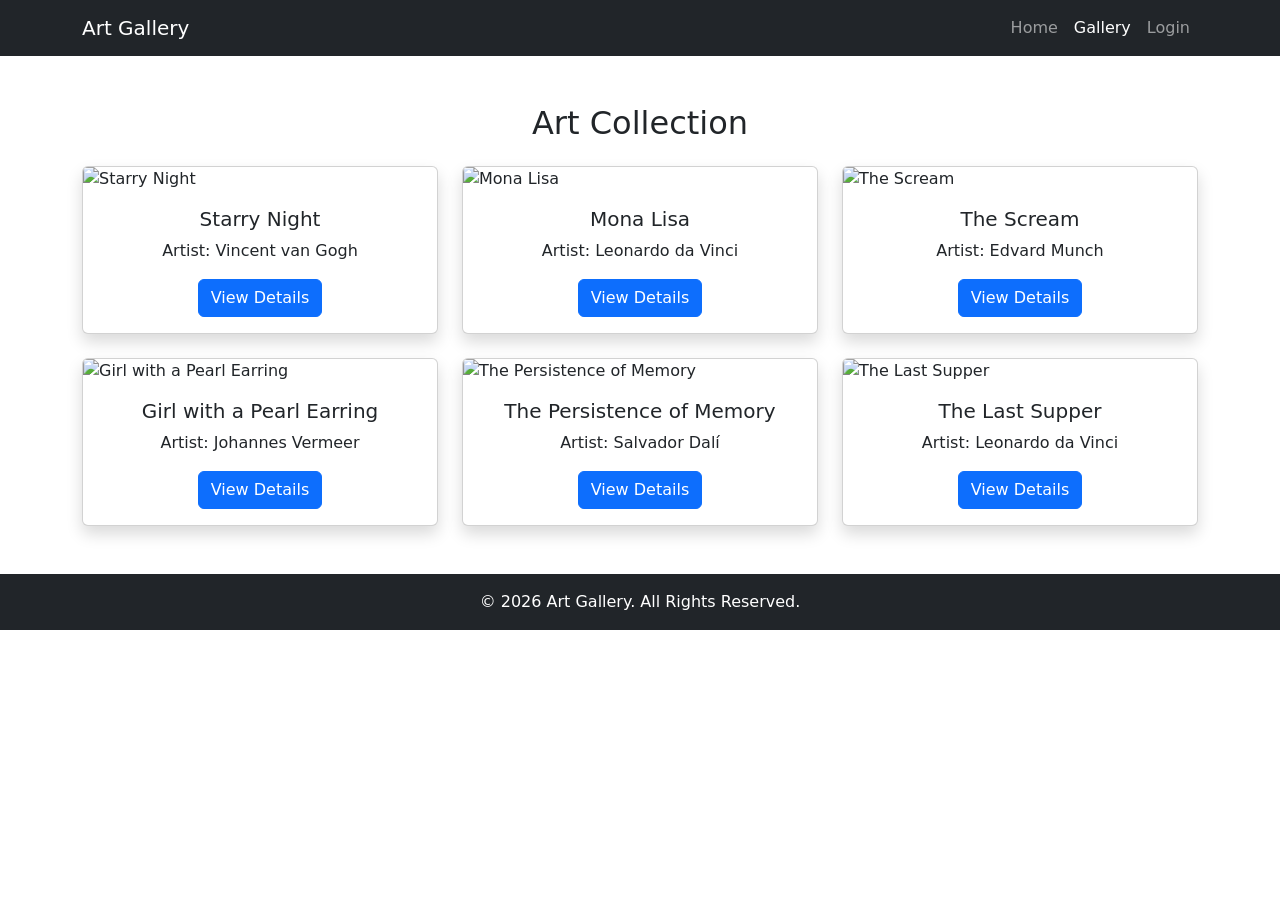
==== gallery.html @ 1103fb90 "Add files via upload" ====
<!DOCTYPE html>
<html lang="en">
<head>
    <meta charset="UTF-8">
    <meta name="viewport" content="width=device-width, initial-scale=1.0">
    <title>Art Gallery</title>

    <!-- Bootstrap CSS -->
    <link href="https://cdn.jsdelivr.net/npm/bootstrap@5.3.3/dist/css/bootstrap.min.css" rel="stylesheet">
</head>

<body>

<!-- Navbar -->
<nav class="navbar navbar-expand-lg navbar-dark bg-dark">
    <div class="container">
        <a class="navbar-brand" href="index.html">Art Gallery</a>

        <button class="navbar-toggler" type="button" data-bs-toggle="collapse"
            data-bs-target="#navbarNav">
            <span class="navbar-toggler-icon"></span>
        </button>

        <div class="collapse navbar-collapse" id="navbarNav">
            <ul class="navbar-nav ms-auto">
                <li class="nav-item">
                    <a class="nav-link" href="index.html">Home</a>
                </li>
                <li class="nav-item">
                    <a class="nav-link active" href="gallery.html">Gallery</a>
                </li>
                <li class="nav-item">
                    <a class="nav-link" href="login.html">Login</a>
                </li>
            </ul>
        </div>
    </div>
</nav>

<!-- Gallery Section -->
<div class="container my-5">

    <h2 class="text-center mb-4">Art Collection</h2>

    <div class="row g-4">

        <!-- Starry Night -->
        <div class="col-md-4">
            <div class="card h-100 shadow">
                <img src="images/starry-night.jpg" class="card-img-top" alt="Starry Night">
                <div class="card-body text-center">
                    <h5 class="card-title">Starry Night</h5>
                    <p class="card-text">Artist: Vincent van Gogh</p>
                    <a href="starry-night.html" class="btn btn-primary">View Details</a>
                </div>
            </div>
        </div>

        <!-- Mona Lisa -->
        <div class="col-md-4">
            <div class="card h-100 shadow">
                <img src="images/mona-lisa.jpg" class="card-img-top" alt="Mona Lisa">
                <div class="card-body text-center">
                    <h5 class="card-title">Mona Lisa</h5>
                    <p class="card-text">Artist: Leonardo da Vinci</p>
                    <a href="mona-lisa.html" class="btn btn-primary">View Details</a>
                </div>
            </div>
        </div>

        <!-- The Scream -->
        <div class="col-md-4">
            <div class="card h-100 shadow">
                <img src="images/the-scream.jpg" class="card-img-top" alt="The Scream">
                <div class="card-body text-center">
                    <h5 class="card-title">The Scream</h5>
                    <p class="card-text">Artist: Edvard Munch</p>
                    <a href="the-scream.html" class="btn btn-primary">View Details</a>
                </div>
            </div>
        </div>

        <!-- Girl with a Pearl Earring -->
        <div class="col-md-4">
            <div class="card h-100 shadow">
                <img src="images/girl-with-pearl.jpg" class="card-img-top" alt="Girl with a Pearl Earring">
                <div class="card-body text-center">
                    <h5 class="card-title">Girl with a Pearl Earring</h5>
                    <p class="card-text">Artist: Johannes Vermeer</p>
                    <a href="girl-with-pearl.html" class="btn btn-primary">View Details</a>
                </div>
            </div>
        </div>

        <!-- The Persistence of Memory -->
        <div class="col-md-4">
            <div class="card h-100 shadow">
                <img src="images/persistence-memory.jpg" class="card-img-top" alt="The Persistence of Memory">
                <div class="card-body text-center">
                    <h5 class="card-title">The Persistence of Memory</h5>
                    <p class="card-text">Artist: Salvador Dalí</p>
                    <a href="persistence-memory.html" class="btn btn-primary">View Details</a>
                </div>
            </div>
        </div>

        <!-- The Last Supper -->
        <div class="col-md-4">
            <div class="card h-100 shadow">
                <img src="images/last-supper.jpg" class="card-img-top" alt="The Last Supper">
                <div class="card-body text-center">
                    <h5 class="card-title">The Last Supper</h5>
                    <p class="card-text">Artist: Leonardo da Vinci</p>
                    <a href="last-supper.html" class="btn btn-primary">View Details</a>
                </div>
            </div>
        </div>

    </div>

</div>

<!-- Footer -->
<footer class="bg-dark text-white text-center py-3">
    <p class="mb-0">&copy; 2026 Art Gallery. All Rights Reserved.</p>
</footer>

<!-- Bootstrap JS -->
<script src="https://cdn.jsdelivr.net/npm/bootstrap@5.3.3/dist/js/bootstrap.bundle.min.js"></script>

</body>
</html>
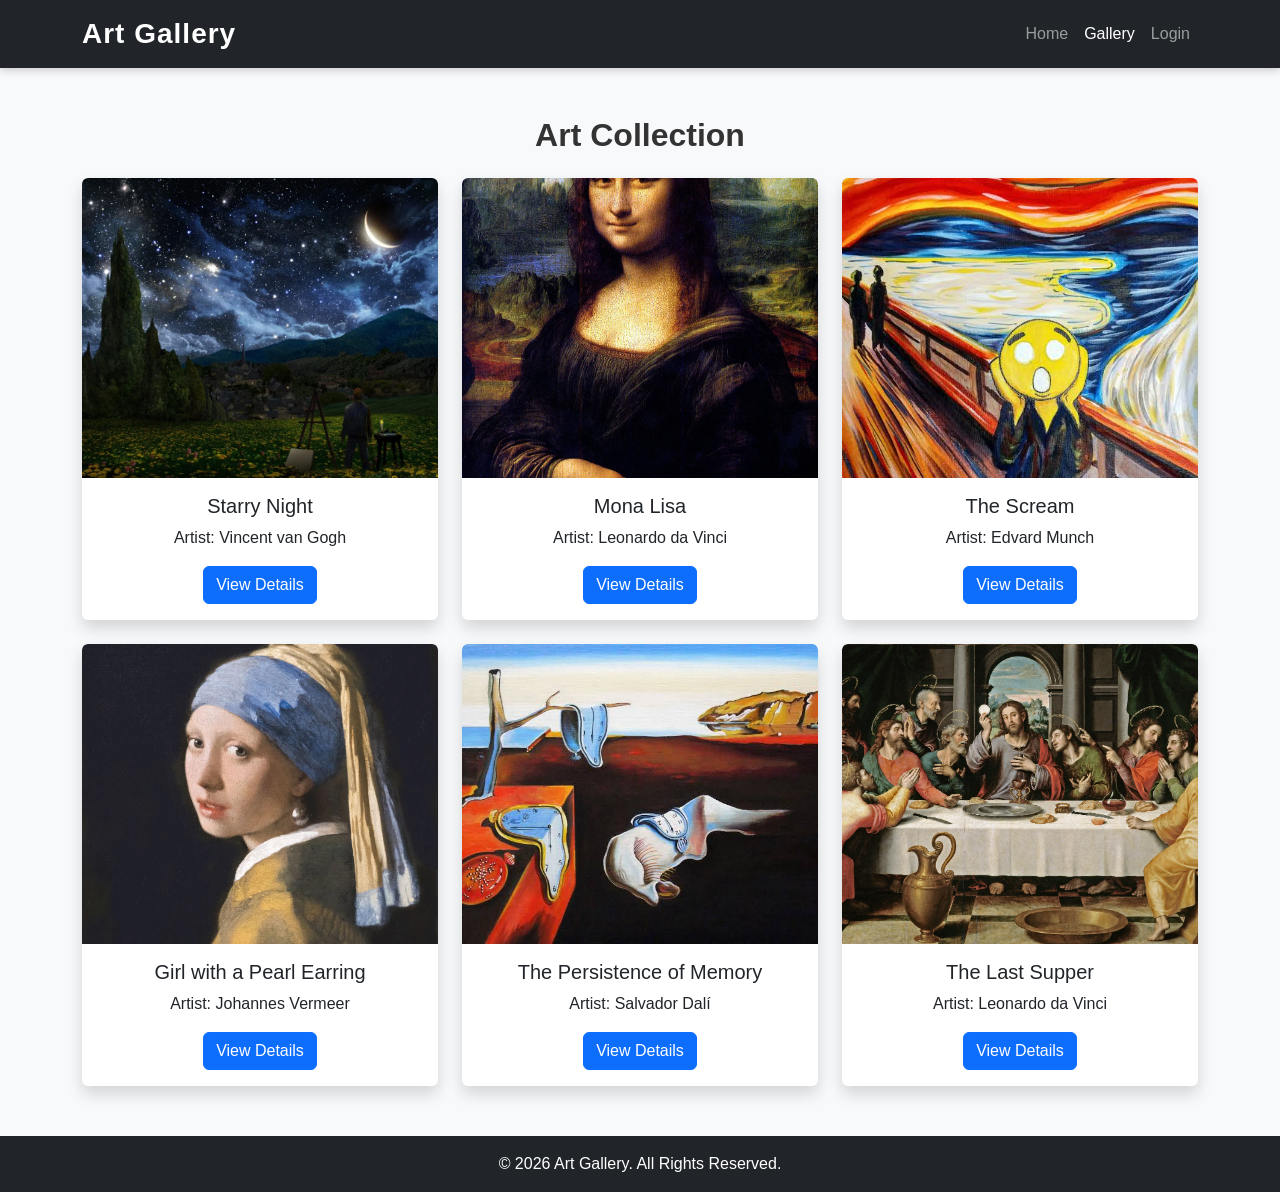
==== commit b8bf1415: "Include external stylesheet in gallery.html Added a link to the external stylesheet 'style.css' for " ====
--- a/gallery.html
+++ b/gallery.html
@@ -7,6 +7,7 @@
 
     <!-- Bootstrap CSS -->
     <link href="https://cdn.jsdelivr.net/npm/bootstrap@5.3.3/dist/css/bootstrap.min.css" rel="stylesheet">
+    <link rel="stylesheet" href="style.css">
 </head>
 
 <body>
@@ -47,7 +48,7 @@
         <!-- Starry Night -->
         <div class="col-md-4">
             <div class="card h-100 shadow">
-                <img src="images/starry-night.jpg" class="card-img-top" alt="Starry Night">
+                <img src="starry-night.jpg" class="card-img-top" alt="Starry Night">
                 <div class="card-body text-center">
                     <h5 class="card-title">Starry Night</h5>
                     <p class="card-text">Artist: Vincent van Gogh</p>
@@ -59,7 +60,7 @@
         <!-- Mona Lisa -->
         <div class="col-md-4">
             <div class="card h-100 shadow">
-                <img src="images/mona-lisa.jpg" class="card-img-top" alt="Mona Lisa">
+                <img src="mona-lisa.jpg" class="card-img-top" alt="Mona Lisa">
                 <div class="card-body text-center">
                     <h5 class="card-title">Mona Lisa</h5>
                     <p class="card-text">Artist: Leonardo da Vinci</p>
@@ -71,7 +72,7 @@
         <!-- The Scream -->
         <div class="col-md-4">
             <div class="card h-100 shadow">
-                <img src="images/the-scream.jpg" class="card-img-top" alt="The Scream">
+                <img src="the-scream.jpg" class="card-img-top" alt="The Scream">
                 <div class="card-body text-center">
                     <h5 class="card-title">The Scream</h5>
                     <p class="card-text">Artist: Edvard Munch</p>
@@ -83,7 +84,7 @@
         <!-- Girl with a Pearl Earring -->
         <div class="col-md-4">
             <div class="card h-100 shadow">
-                <img src="images/girl-with-pearl.jpg" class="card-img-top" alt="Girl with a Pearl Earring">
+                <img src="girl-with-pearl.jpg" class="card-img-top" alt="Girl with a Pearl Earring">
                 <div class="card-body text-center">
                     <h5 class="card-title">Girl with a Pearl Earring</h5>
                     <p class="card-text">Artist: Johannes Vermeer</p>
@@ -95,7 +96,7 @@
         <!-- The Persistence of Memory -->
         <div class="col-md-4">
             <div class="card h-100 shadow">
-                <img src="images/persistence-memory.jpg" class="card-img-top" alt="The Persistence of Memory">
+                <img src="persistence-memory.jpg" class="card-img-top" alt="The Persistence of Memory">
                 <div class="card-body text-center">
                     <h5 class="card-title">The Persistence of Memory</h5>
                     <p class="card-text">Artist: Salvador Dalí</p>
@@ -107,7 +108,7 @@
         <!-- The Last Supper -->
         <div class="col-md-4">
             <div class="card h-100 shadow">
-                <img src="images/last-supper.jpg" class="card-img-top" alt="The Last Supper">
+                <img src="last-supper.jpg" class="card-img-top" alt="The Last Supper">
                 <div class="card-body text-center">
                     <h5 class="card-title">The Last Supper</h5>
                     <p class="card-text">Artist: Leonardo da Vinci</p>
@@ -129,4 +130,4 @@
 <script src="https://cdn.jsdelivr.net/npm/bootstrap@5.3.3/dist/js/bootstrap.bundle.min.js"></script>
 
 </body>
-</html>+</html>
--- a/style.css
+++ b/style.css
@@ -0,0 +1,149 @@
+/* Google Font */
+@import url('https://fonts.googleapis.com/css2?family=Poppins:wght@300;400;500;600;700&display=swap');
+
+*{
+    margin:0;
+    padding:0;
+    box-sizing:border-box;
+    font-family:'Poppins',sans-serif;
+}
+
+body{
+    background:#f8f9fa;
+    color:#333;
+}
+
+/* Navbar */
+.navbar{
+    box-shadow:0 2px 8px rgba(0,0,0,0.2);
+}
+
+.navbar-brand{
+    font-size:28px;
+    font-weight:bold;
+    letter-spacing:1px;
+}
+
+/* Hero Section */
+.hero{
+    background:linear-gradient(rgba(0,0,0,0.6),rgba(0,0,0,0.6)),
+    url("../images/banner.jpg");
+    background-size:cover;
+    background-position:center;
+    color:white;
+    height:80vh;
+    display:flex;
+    justify-content:center;
+    align-items:center;
+    text-align:center;
+}
+
+.hero h1{
+    font-size:55px;
+    font-weight:bold;
+}
+
+.hero p{
+    font-size:20px;
+}
+
+/* Buttons */
+.btn{
+    transition:0.3s;
+}
+
+.btn:hover{
+    transform:scale(1.05);
+}
+
+/* Cards */
+.card{
+    border:none;
+    overflow:hidden;
+    transition:0.4s;
+}
+
+.card:hover{
+    transform:translateY(-10px);
+    box-shadow:0 10px 25px rgba(0,0,0,0.25);
+}
+
+.card img{
+    height:300px;
+    object-fit:cover;
+    transition:0.4s;
+}
+
+.card:hover img{
+    transform:scale(1.08);
+}
+
+/* Artwork Images */
+.art-image{
+    border-radius:12px;
+    box-shadow:0 8px 20px rgba(0,0,0,0.2);
+}
+
+/* About Section */
+.about{
+    background:white;
+    padding:60px 0;
+}
+
+/* Footer */
+footer{
+    background:#212529;
+    color:white;
+    text-align:center;
+    padding:15px;
+    margin-top:50px;
+}
+
+/* Login & Signup */
+.login-card,
+.signup-card{
+    border-radius:15px;
+    transition:0.4s;
+}
+
+.login-card:hover,
+.signup-card:hover{
+    transform:scale(1.02);
+}
+
+/* Form Inputs */
+.form-control{
+    border-radius:10px;
+}
+
+.form-control:focus{
+    border-color:#0d6efd;
+    box-shadow:0 0 8px rgba(13,110,253,.3);
+}
+
+/* Section Titles */
+h2{
+    font-weight:600;
+    margin-bottom:20px;
+}
+
+/* Responsive */
+@media(max-width:768px){
+
+.hero{
+    height:60vh;
+}
+
+.hero h1{
+    font-size:35px;
+}
+
+.hero p{
+    font-size:16px;
+}
+
+.card img{
+    height:220px;
+}
+
+}
